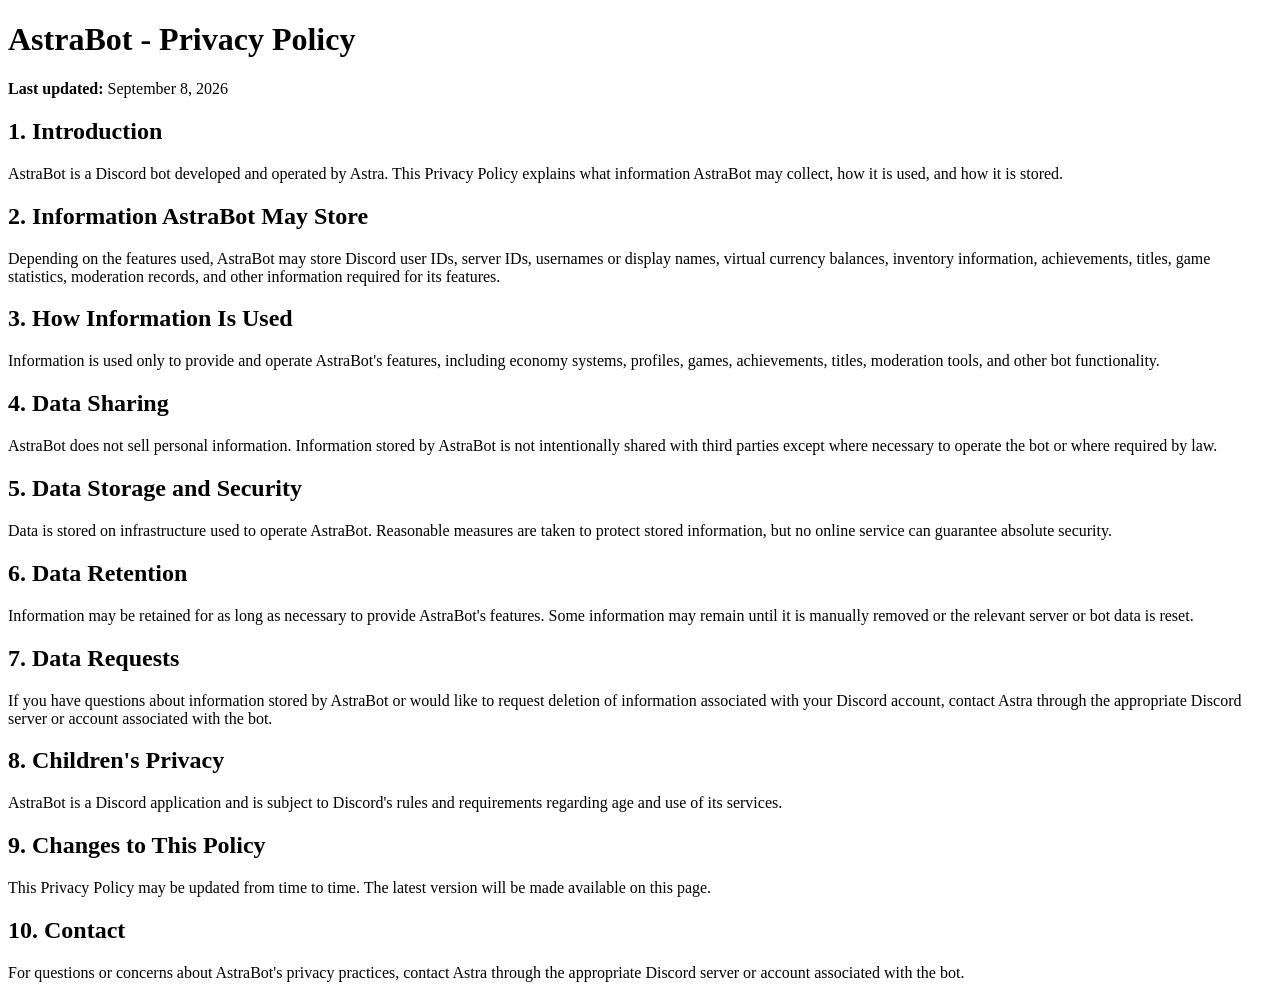
==== privacy.html @ 638ea7cb "Add privacy policy for AstraBot" ====
<!DOCTYPE html>
<html lang="en">
<head>
    <meta charset="UTF-8">
    <meta name="viewport" content="width=device-width, initial-scale=1.0">
    <title>AstraBot - Privacy Policy</title>
</head>
<body>
    <h1>AstraBot - Privacy Policy</h1>
    <p><strong>Last updated:</strong> September 8, 2026</p>

    <h2>1. Introduction</h2>
    <p>
        AstraBot is a Discord bot developed and operated by Astra.
        This Privacy Policy explains what information AstraBot may collect,
        how it is used, and how it is stored.
    </p>

    <h2>2. Information AstraBot May Store</h2>
    <p>
        Depending on the features used, AstraBot may store Discord user IDs,
        server IDs, usernames or display names, virtual currency balances,
        inventory information, achievements, titles, game statistics,
        moderation records, and other information required for its features.
    </p>

    <h2>3. How Information Is Used</h2>
    <p>
        Information is used only to provide and operate AstraBot's features,
        including economy systems, profiles, games, achievements, titles,
        moderation tools, and other bot functionality.
    </p>

    <h2>4. Data Sharing</h2>
    <p>
        AstraBot does not sell personal information. Information stored by
        AstraBot is not intentionally shared with third parties except where
        necessary to operate the bot or where required by law.
    </p>

    <h2>5. Data Storage and Security</h2>
    <p>
        Data is stored on infrastructure used to operate AstraBot.
        Reasonable measures are taken to protect stored information, but
        no online service can guarantee absolute security.
    </p>

    <h2>6. Data Retention</h2>
    <p>
        Information may be retained for as long as necessary to provide
        AstraBot's features. Some information may remain until it is
        manually removed or the relevant server or bot data is reset.
    </p>

    <h2>7. Data Requests</h2>
    <p>
        If you have questions about information stored by AstraBot or would
        like to request deletion of information associated with your Discord
        account, contact Astra through the appropriate Discord server or
        account associated with the bot.
    </p>

    <h2>8. Children's Privacy</h2>
    <p>
        AstraBot is a Discord application and is subject to Discord's rules
        and requirements regarding age and use of its services.
    </p>

    <h2>9. Changes to This Policy</h2>
    <p>
        This Privacy Policy may be updated from time to time. The latest
        version will be made available on this page.
    </p>

    <h2>10. Contact</h2>
    <p>
        For questions or concerns about AstraBot's privacy practices,
        contact Astra through the appropriate Discord server or account
        associated with the bot.
    </p>
</body>
</html>
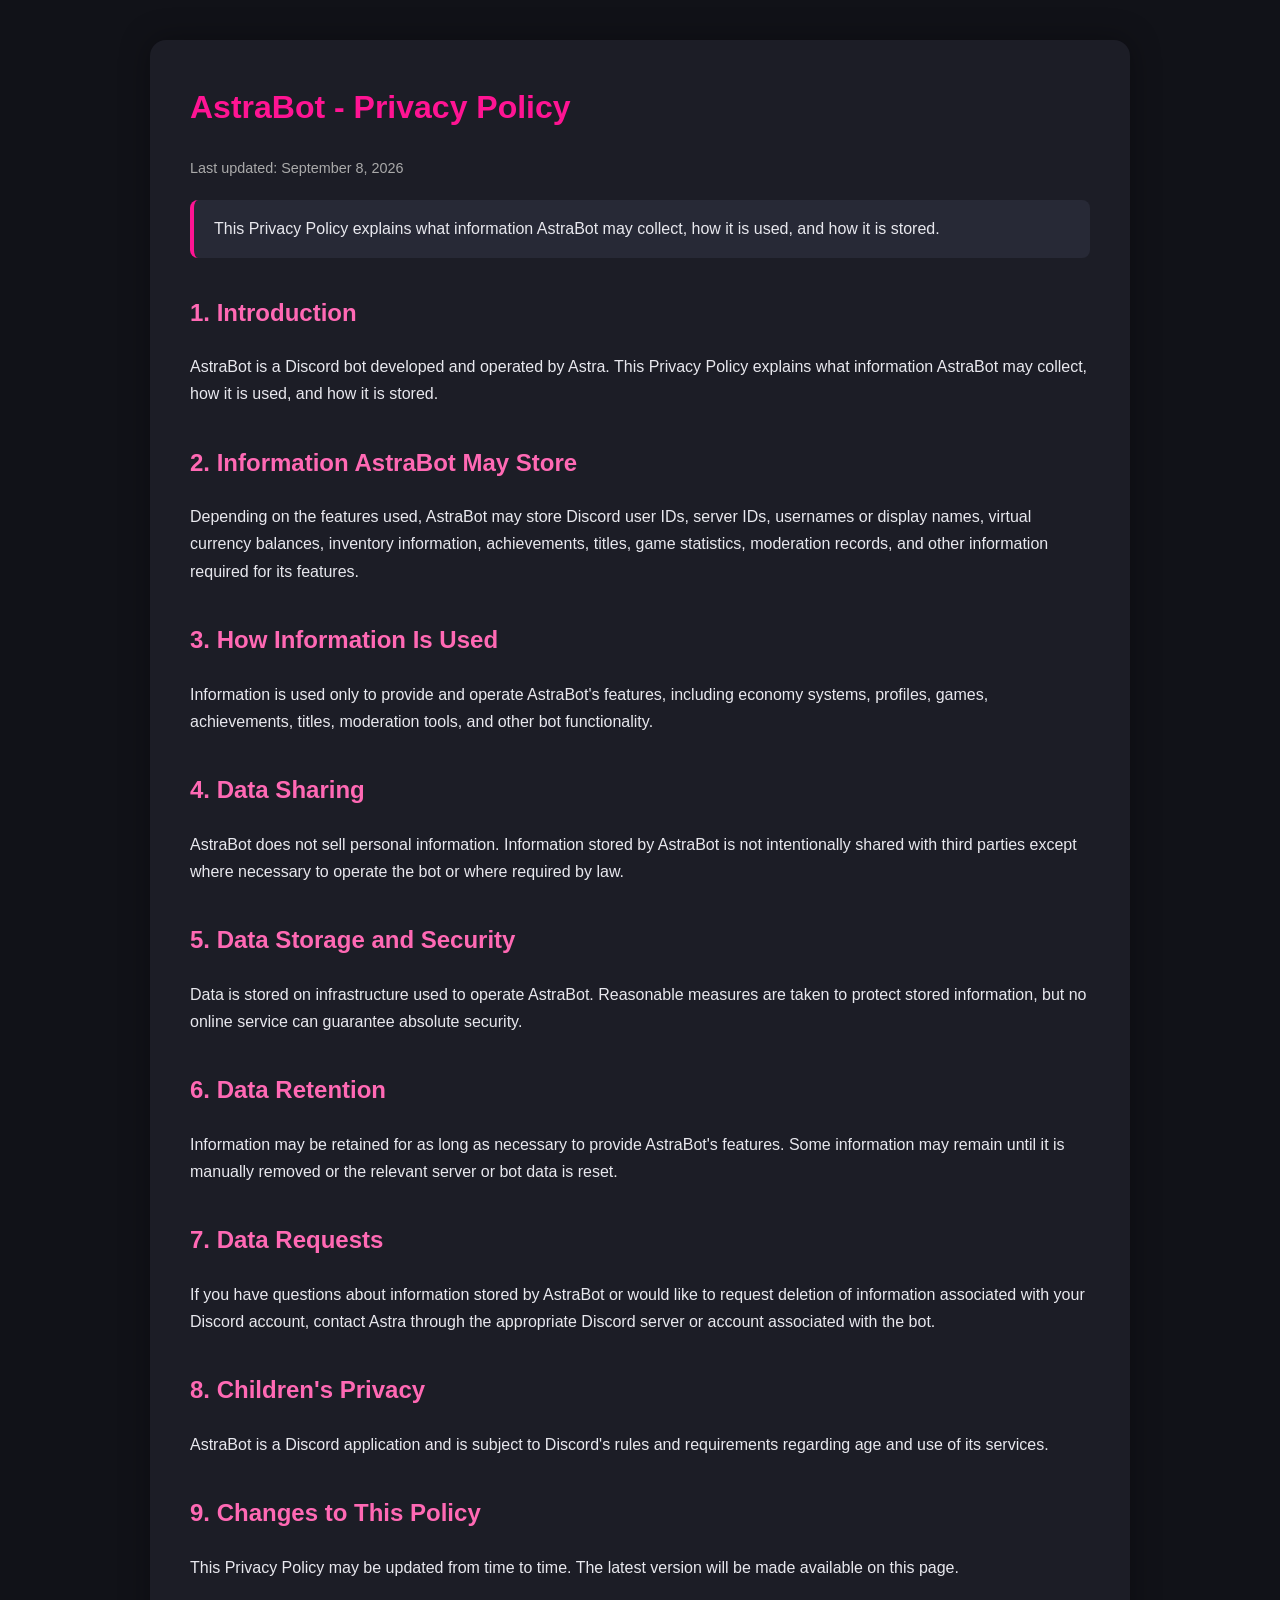
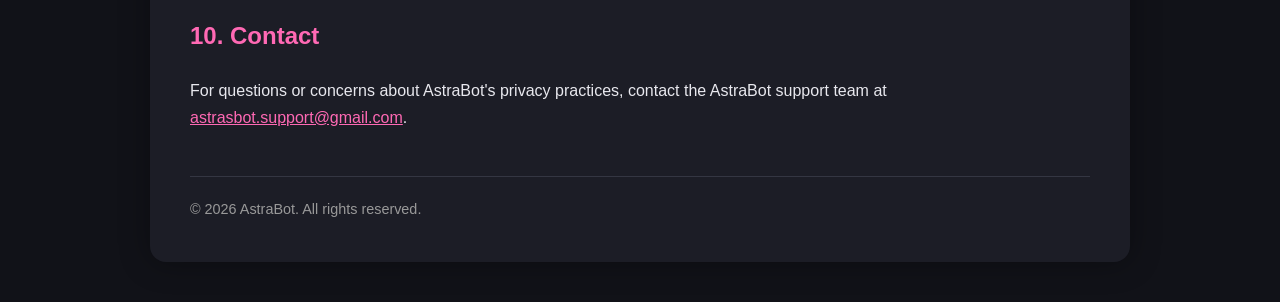
==== commit 87872e28: "Add styling and update contact information in privacy policy" ====
--- a/privacy.html
+++ b/privacy.html
@@ -4,10 +4,82 @@
     <meta charset="UTF-8">
     <meta name="viewport" content="width=device-width, initial-scale=1.0">
     <title>AstraBot - Privacy Policy</title>
+    <style>
+        body {
+            margin: 0;
+            padding: 40px 20px;
+            background: #111218;
+            color: #e8e8ee;
+            font-family: Arial, Helvetica, sans-serif;
+            line-height: 1.7;
+        }
+
+        .container {
+            max-width: 900px;
+            margin: auto;
+            background: #1c1d26;
+            padding: 40px;
+            border-radius: 16px;
+            box-shadow: 0 0 30px rgba(0, 0, 0, 0.35);
+        }
+
+        h1 {
+            color: #ff1493;
+            margin-top: 0;
+        }
+
+        h2 {
+            color: #ff69b4;
+            margin-top: 35px;
+        }
+
+        a {
+            color: #ff69b4;
+        }
+
+        .updated {
+            color: #aaa;
+            font-size: 0.9rem;
+        }
+
+        .notice {
+            background: #272936;
+            border-left: 4px solid #ff1493;
+            padding: 15px 20px;
+            margin: 20px 0;
+            border-radius: 8px;
+        }
+
+        footer {
+            margin-top: 45px;
+            padding-top: 20px;
+            border-top: 1px solid #343642;
+            color: #999;
+            font-size: 0.9rem;
+        }
+
+        @media (max-width: 600px) {
+            body {
+                padding: 20px 12px;
+            }
+
+            .container {
+                padding: 25px 20px;
+            }
+        }
+    </style>
 </head>
 <body>
+<div class="container">
+
     <h1>AstraBot - Privacy Policy</h1>
-    <p><strong>Last updated:</strong> September 8, 2026</p>
+
+    <p class="updated">Last updated: September 8, 2026</p>
+
+    <div class="notice">
+        This Privacy Policy explains what information AstraBot may collect,
+        how it is used, and how it is stored.
+    </div>
 
     <h2>1. Introduction</h2>
     <p>
@@ -75,8 +147,14 @@
     <h2>10. Contact</h2>
     <p>
         For questions or concerns about AstraBot's privacy practices,
-        contact Astra through the appropriate Discord server or account
-        associated with the bot.
+        contact the AstraBot support team at
+        <a href="mailto:astrasbot.support@gmail.com">astrasbot.support@gmail.com</a>.
     </p>
+
+    <footer>
+        &copy; 2026 AstraBot. All rights reserved.
+    </footer>
+
+</div>
 </body>
 </html>
